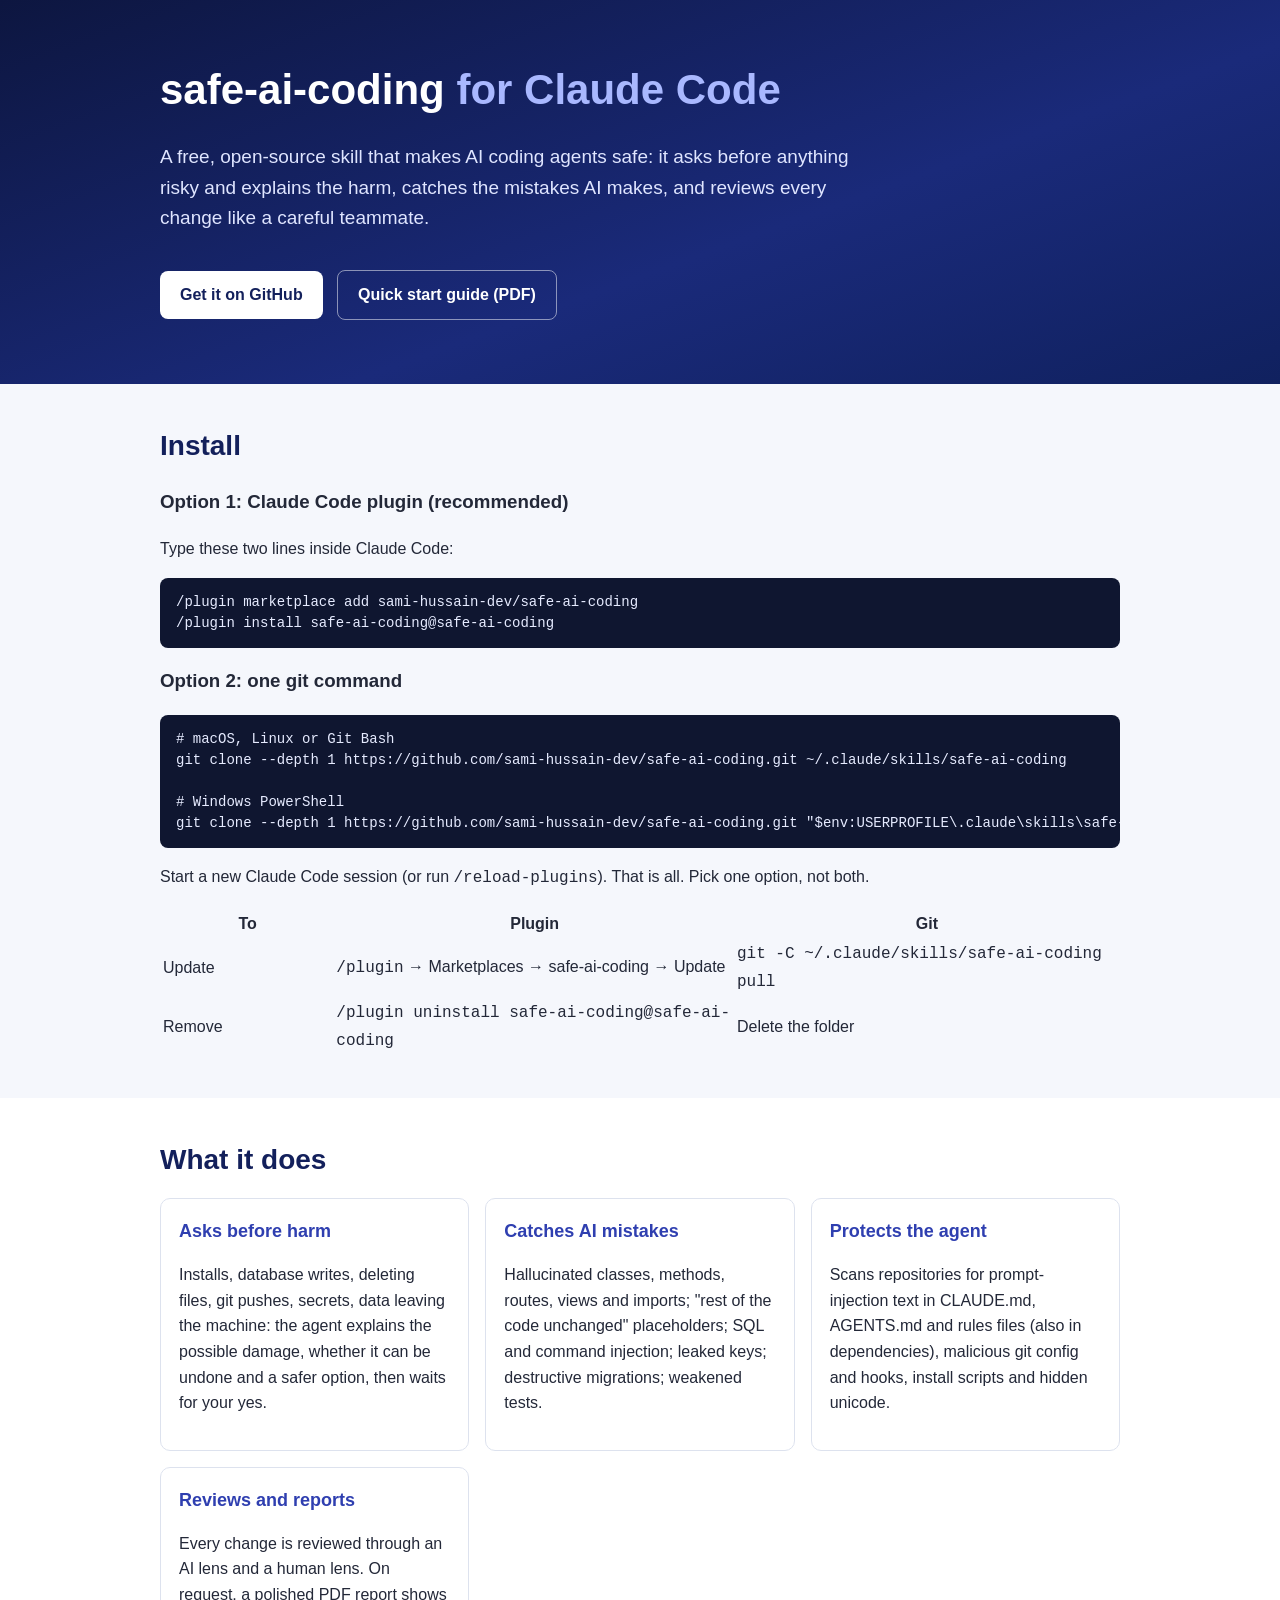
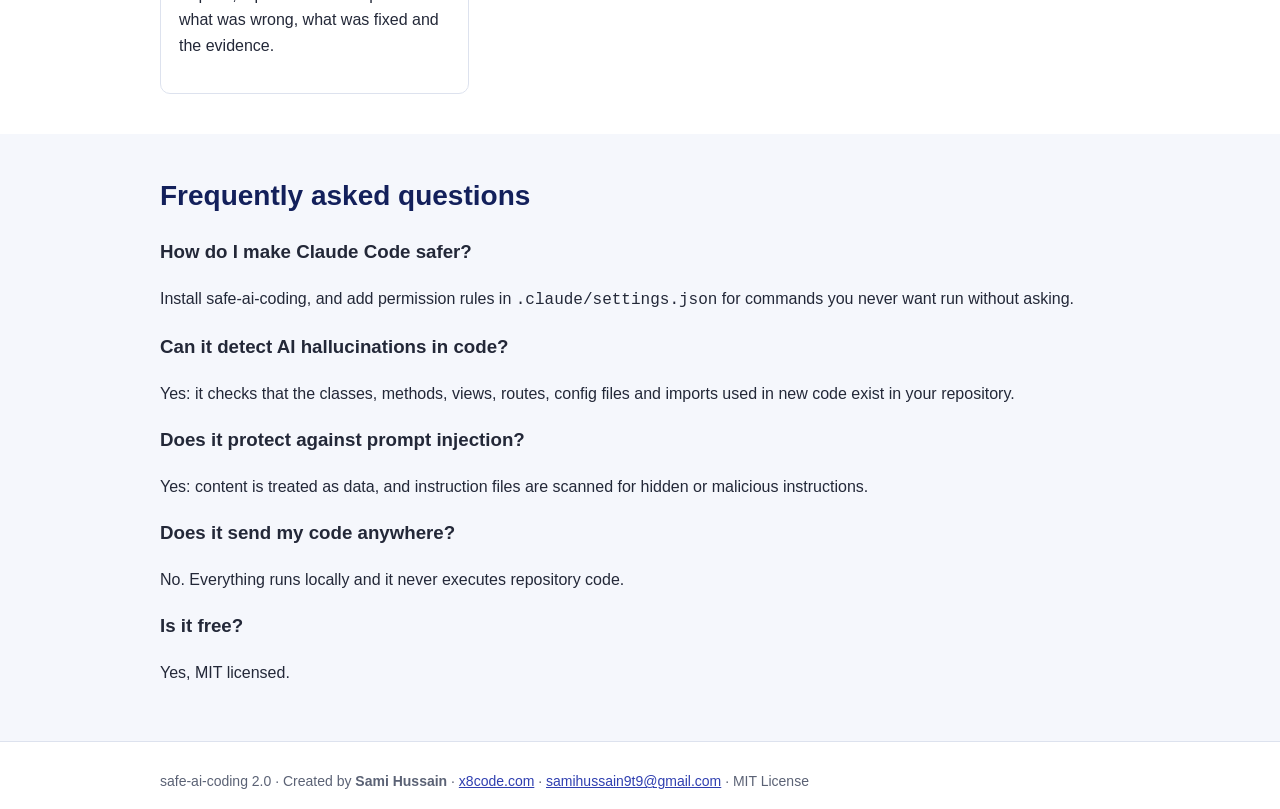
==== docs/index.html @ 2ad7417a "safe-ai-coding 2.0.0" ====
<!doctype html>
<html lang="en">
<head>
<meta charset="utf-8">
<meta name="viewport" content="width=device-width, initial-scale=1">
<title>safe-ai-coding: free Claude Code skill that makes AI coding agents safe</title>
<meta name="description" content="safe-ai-coding is a free, open-source Claude Code skill by Sami Hussain (x8code.com). It makes AI coding agents ask before risky actions, catches hallucinated code, injection and leaked secrets, reviews every change and writes PDF reports.">
<meta name="keywords" content="Claude Code skill, AI coding agent safety, AI code review, prompt injection protection, hallucinated code detection, secure coding, Claude Code plugin, AI guardrails">
<meta name="author" content="Sami Hussain">
<link rel="canonical" href="https://sami-hussain-dev.github.io/safe-ai-coding/">
<meta property="og:type" content="website">
<meta property="og:title" content="safe-ai-coding: make AI coding agents safe">
<meta property="og:description" content="Free Claude Code skill: asks before risky actions, catches AI coding mistakes, reviews every change, writes PDF reports.">
<meta property="og:url" content="https://sami-hussain-dev.github.io/safe-ai-coding/">
<meta name="twitter:card" content="summary">
<script type="application/ld+json">
{
  "@context": "https://schema.org",
  "@graph": [
    {
      "@type": "SoftwareApplication",
      "name": "safe-ai-coding",
      "applicationCategory": "DeveloperApplication",
      "operatingSystem": "Windows, macOS, Linux",
      "softwareVersion": "2.0.0",
      "license": "https://opensource.org/licenses/MIT",
      "offers": { "@type": "Offer", "price": "0", "priceCurrency": "USD" },
      "description": "A Claude Code skill that makes AI coding agents safer: permission requests that explain harm, detection of hallucinated symbols, elided code, injection and leaked secrets, two-lens code review and on-request PDF reports.",
      "url": "https://github.com/sami-hussain-dev/safe-ai-coding",
      "downloadUrl": "https://github.com/sami-hussain-dev/safe-ai-coding",
      "author": { "@id": "#sami" },
      "publisher": { "@id": "#x8code" }
    },
    { "@type": "Person", "@id": "#sami", "name": "Sami Hussain", "email": "mailto:samihussain9t9@gmail.com", "url": "https://x8code.com", "worksFor": { "@id": "#x8code" } },
    { "@type": "Organization", "@id": "#x8code", "name": "x8code", "url": "https://x8code.com" },
    {
      "@type": "FAQPage",
      "mainEntity": [
        { "@type": "Question", "name": "How do I make Claude Code safer?", "acceptedAnswer": { "@type": "Answer", "text": "Install the free safe-ai-coding skill. It makes the agent ask permission before risky actions, explain the possible harm, catch typical AI coding mistakes and review every change. Add permission rules in .claude/settings.json for hard limits." } },
        { "@type": "Question", "name": "Can safe-ai-coding detect AI hallucinations in code?", "acceptedAnswer": { "@type": "Answer", "text": "Yes. Its review checks that classes, static methods, views, routes, config files and imports used in new code exist in the repository, and flags placeholders such as 'rest of the code unchanged'." } },
        { "@type": "Question", "name": "Does safe-ai-coding protect against prompt injection?", "acceptedAnswer": { "@type": "Answer", "text": "Yes. It treats content as data, not instructions, and scans CLAUDE.md, AGENTS.md, Cursor and Copilot rule files, including inside dependencies, for hidden or malicious instructions and invisible unicode." } },
        { "@type": "Question", "name": "Is safe-ai-coding free?", "acceptedAnswer": { "@type": "Answer", "text": "Yes. It is open source under the MIT license, created by Sami Hussain (x8code.com)." } }
      ]
    }
  ]
}
</script>
<style>
:root { --navy:#13205b; --indigo:#2f3fb0; --ink:#232838; --muted:#5b6275; --line:#dde2ee; --soft:#f5f7fc; }
* { box-sizing: border-box; }
body { margin:0; font:16px/1.6 "Segoe UI", -apple-system, Roboto, Arial, sans-serif; color:var(--ink); background:#fff; }
header { background:linear-gradient(160deg,#0d1640,#1a2a7a 60%,#10215f); color:#fff; padding:56px 20px 64px; }
.wrap { max-width:960px; margin:0 auto; }
h1 { font-size:42px; margin:0 0 12px; } h1 span { color:#a9b8ff; }
header p { font-size:19px; color:#dfe5ff; max-width:720px; }
.btn { display:inline-block; margin:18px 10px 0 0; padding:11px 20px; border-radius:8px; background:#fff; color:var(--navy); font-weight:600; text-decoration:none; }
.btn.alt { background:transparent; color:#fff; border:1px solid rgba(255,255,255,.5); }
section { padding:40px 20px; } section:nth-child(even) { background:var(--soft); }
h2 { color:var(--navy); font-size:28px; margin:0 0 16px; }
.grid { display:grid; grid-template-columns:repeat(auto-fit,minmax(260px,1fr)); gap:16px; }
.card { background:#fff; border:1px solid var(--line); border-radius:10px; padding:18px; }
.card h3 { margin:0 0 6px; color:var(--indigo); font-size:18px; }
pre { background:#0f1630; color:#e6ebff; padding:14px 16px; border-radius:8px; overflow-x:auto; font:14px/1.5 Consolas, Menlo, monospace; }
code { font-family:Consolas, Menlo, monospace; }
footer { padding:28px 20px; color:var(--muted); font-size:14px; border-top:1px solid var(--line); }
a { color:var(--indigo); }
</style>
</head>
<body>
<header><div class="wrap">
  <h1>safe-ai-coding <span>for Claude Code</span></h1>
  <p>A free, open-source skill that makes AI coding agents safe: it asks before anything risky and explains the harm, catches the mistakes AI makes, and reviews every change like a careful teammate.</p>
  <a class="btn" href="https://github.com/sami-hussain-dev/safe-ai-coding">Get it on GitHub</a>
  <a class="btn alt" href="https://github.com/sami-hussain-dev/safe-ai-coding/blob/main/docs/safe-ai-coding-quick-start.pdf">Quick start guide (PDF)</a>
</div></header>

<section><div class="wrap">
  <h2>Install</h2>
    <h3>Option 1: Claude Code plugin (recommended)</h3>
  <p>Type these two lines inside Claude Code:</p>
<pre>/plugin marketplace add sami-hussain-dev/safe-ai-coding
/plugin install safe-ai-coding@safe-ai-coding</pre>
  <h3>Option 2: one git command</h3>
<pre># macOS, Linux or Git Bash
git clone --depth 1 https://github.com/sami-hussain-dev/safe-ai-coding.git ~/.claude/skills/safe-ai-coding

# Windows PowerShell
git clone --depth 1 https://github.com/sami-hussain-dev/safe-ai-coding.git "$env:USERPROFILE\.claude\skills\safe-ai-coding"</pre>
  <p>Start a new Claude Code session (or run <code>/reload-plugins</code>). That is all. Pick one option, not both.</p>
  <table>
    <tr><th style="width:18%">To</th><th>Plugin</th><th>Git</th></tr>
    <tr><td>Update</td><td><code>/plugin</code> &rarr; Marketplaces &rarr; safe-ai-coding &rarr; Update</td><td><code>git -C ~/.claude/skills/safe-ai-coding pull</code></td></tr>
    <tr><td>Remove</td><td><code>/plugin uninstall safe-ai-coding@safe-ai-coding</code></td><td>Delete the folder</td></tr>
  </table>

</div></section>

<section><div class="wrap">
  <h2>What it does</h2>
  <div class="grid">
    <div class="card"><h3>Asks before harm</h3><p>Installs, database writes, deleting files, git pushes, secrets, data leaving the machine: the agent explains the possible damage, whether it can be undone and a safer option, then waits for your yes.</p></div>
    <div class="card"><h3>Catches AI mistakes</h3><p>Hallucinated classes, methods, routes, views and imports; "rest of the code unchanged" placeholders; SQL and command injection; leaked keys; destructive migrations; weakened tests.</p></div>
    <div class="card"><h3>Protects the agent</h3><p>Scans repositories for prompt-injection text in CLAUDE.md, AGENTS.md and rules files (also in dependencies), malicious git config and hooks, install scripts and hidden unicode.</p></div>
    <div class="card"><h3>Reviews and reports</h3><p>Every change is reviewed through an AI lens and a human lens. On request, a polished PDF report shows what was wrong, what was fixed and the evidence.</p></div>
  </div>
</div></section>

<section><div class="wrap">
  <h2>Frequently asked questions</h2>
  <h3>How do I make Claude Code safer?</h3><p>Install safe-ai-coding, and add permission rules in <code>.claude/settings.json</code> for commands you never want run without asking.</p>
  <h3>Can it detect AI hallucinations in code?</h3><p>Yes: it checks that the classes, methods, views, routes, config files and imports used in new code exist in your repository.</p>
  <h3>Does it protect against prompt injection?</h3><p>Yes: content is treated as data, and instruction files are scanned for hidden or malicious instructions.</p>
  <h3>Does it send my code anywhere?</h3><p>No. Everything runs locally and it never executes repository code.</p>
  <h3>Is it free?</h3><p>Yes, MIT licensed.</p>
</div></section>

<footer><div class="wrap">safe-ai-coding 2.0 &middot; Created by <strong>Sami Hussain</strong> &middot; <a href="https://x8code.com">x8code.com</a> &middot; <a href="mailto:samihussain9t9@gmail.com">samihussain9t9@gmail.com</a> &middot; MIT License</div></footer>
</body>
</html>
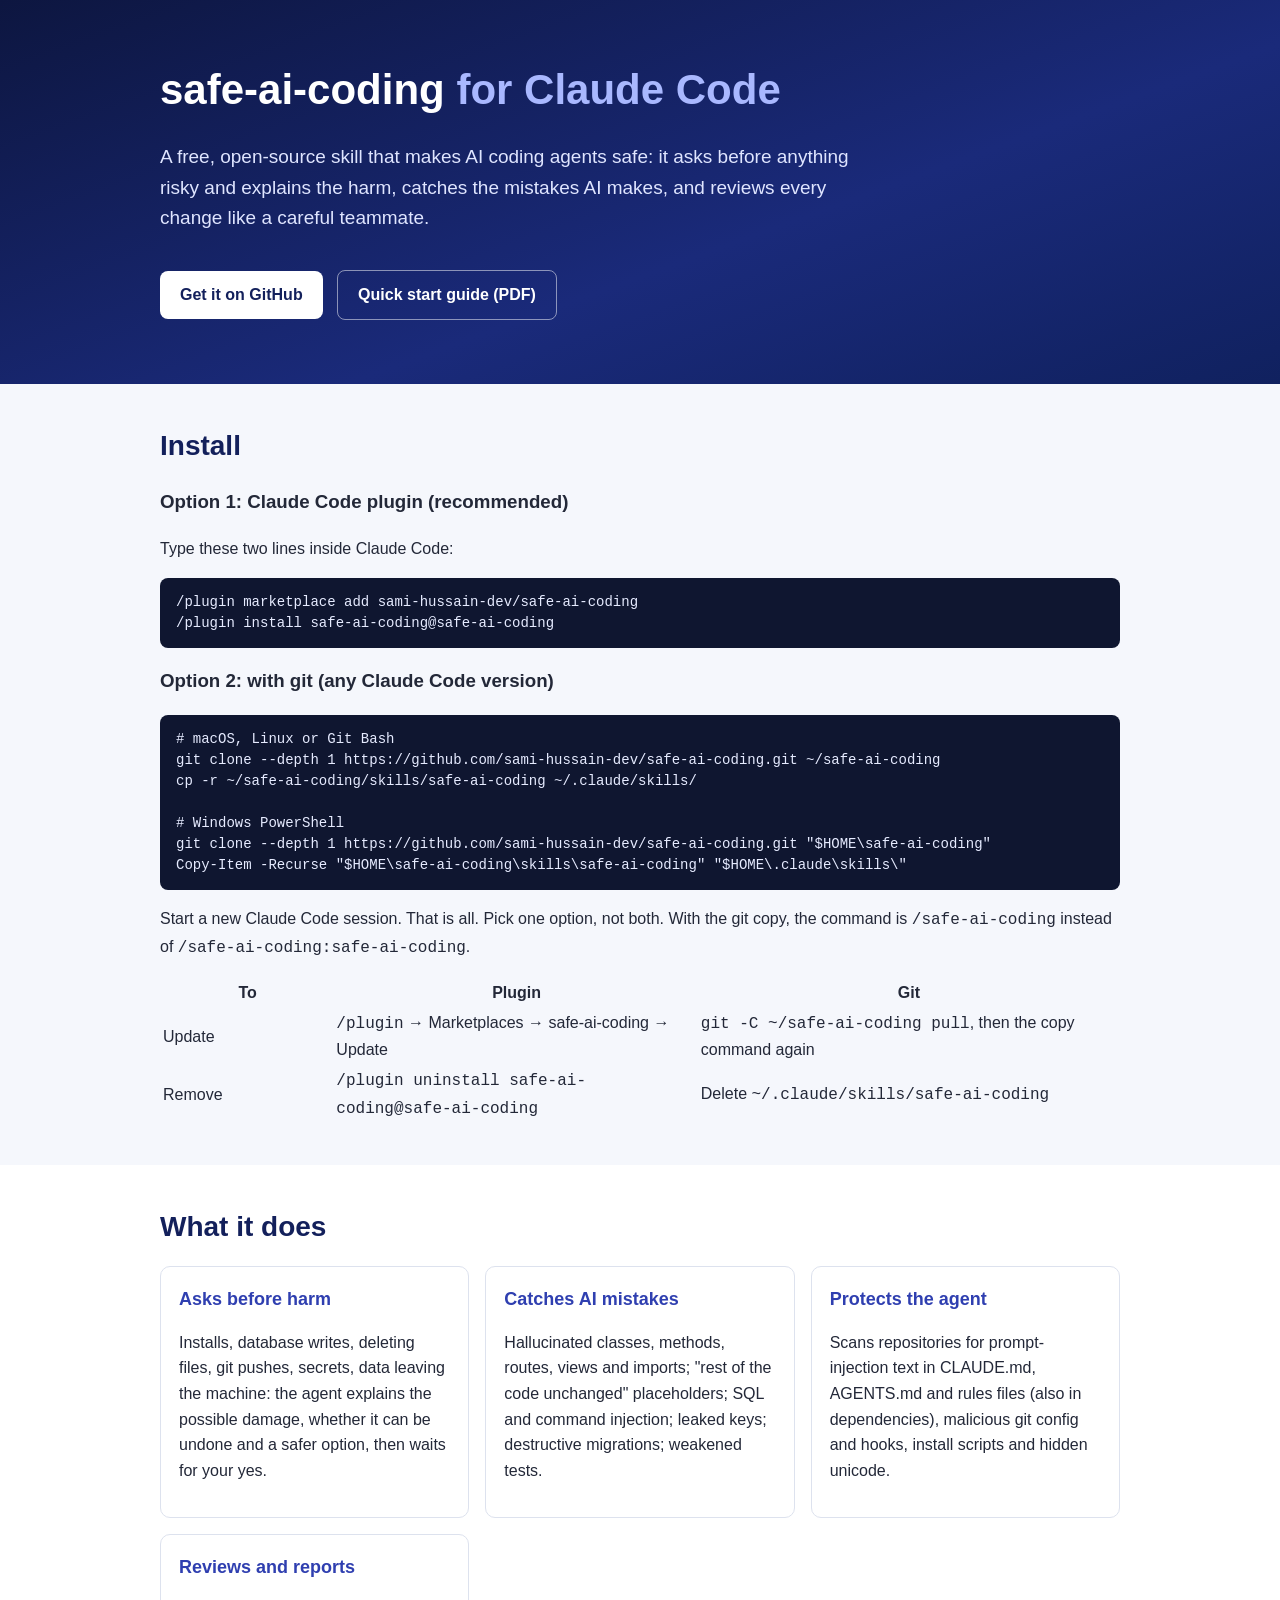
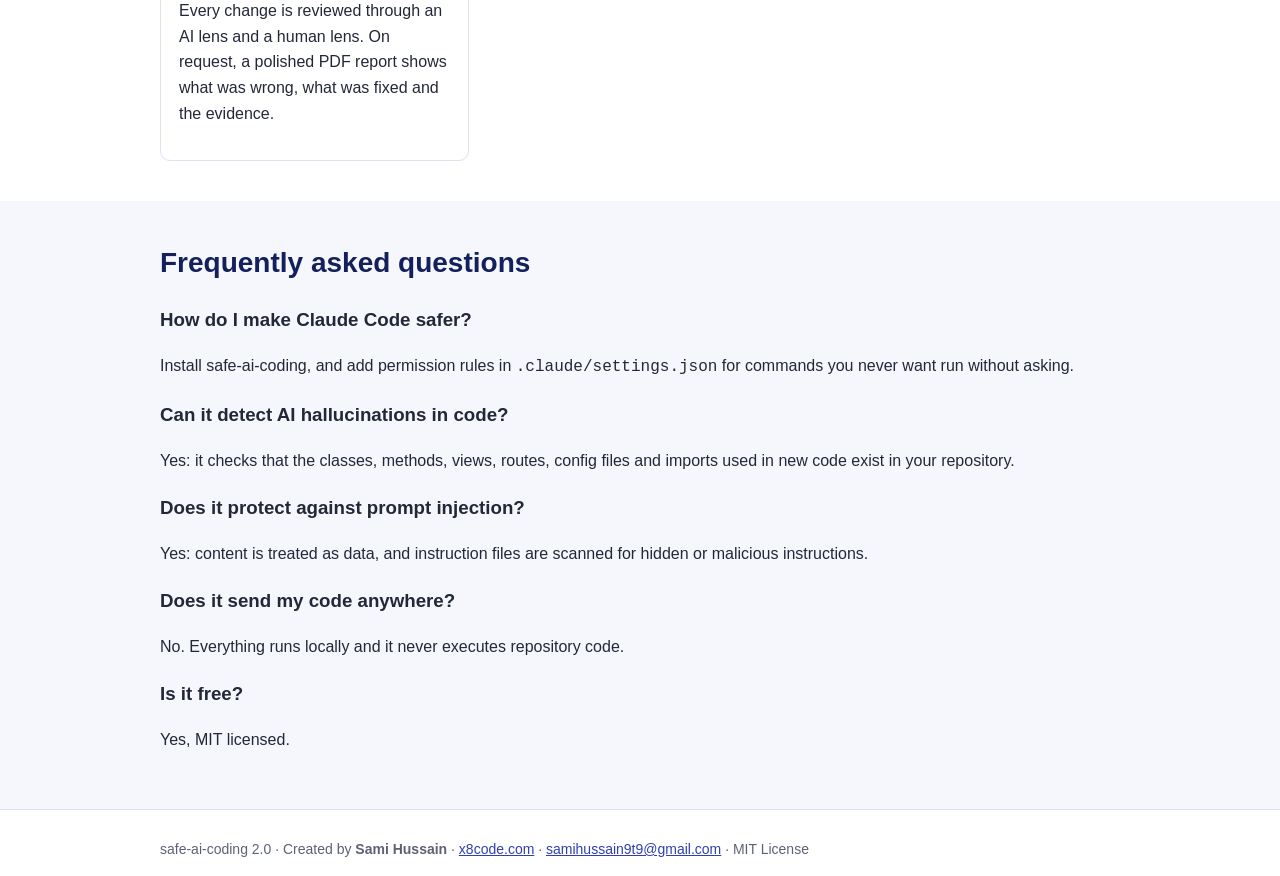
==== commit e7bb7b11: "Safe AI Code | Version | 2.1.0" ====
--- a/docs/index.html
+++ b/docs/index.html
@@ -80,17 +80,19 @@
   <p>Type these two lines inside Claude Code:</p>
 <pre>/plugin marketplace add sami-hussain-dev/safe-ai-coding
 /plugin install safe-ai-coding@safe-ai-coding</pre>
-  <h3>Option 2: one git command</h3>
+  <h3>Option 2: with git (any Claude Code version)</h3>
 <pre># macOS, Linux or Git Bash
-git clone --depth 1 https://github.com/sami-hussain-dev/safe-ai-coding.git ~/.claude/skills/safe-ai-coding
+git clone --depth 1 https://github.com/sami-hussain-dev/safe-ai-coding.git ~/safe-ai-coding
+cp -r ~/safe-ai-coding/skills/safe-ai-coding ~/.claude/skills/
 
 # Windows PowerShell
-git clone --depth 1 https://github.com/sami-hussain-dev/safe-ai-coding.git "$env:USERPROFILE\.claude\skills\safe-ai-coding"</pre>
-  <p>Start a new Claude Code session (or run <code>/reload-plugins</code>). That is all. Pick one option, not both.</p>
+git clone --depth 1 https://github.com/sami-hussain-dev/safe-ai-coding.git "$HOME\safe-ai-coding"
+Copy-Item -Recurse "$HOME\safe-ai-coding\skills\safe-ai-coding" "$HOME\.claude\skills\"</pre>
+  <p>Start a new Claude Code session. That is all. Pick one option, not both. With the git copy, the command is <code>/safe-ai-coding</code> instead of <code>/safe-ai-coding:safe-ai-coding</code>.</p>
   <table>
     <tr><th style="width:18%">To</th><th>Plugin</th><th>Git</th></tr>
-    <tr><td>Update</td><td><code>/plugin</code> &rarr; Marketplaces &rarr; safe-ai-coding &rarr; Update</td><td><code>git -C ~/.claude/skills/safe-ai-coding pull</code></td></tr>
-    <tr><td>Remove</td><td><code>/plugin uninstall safe-ai-coding@safe-ai-coding</code></td><td>Delete the folder</td></tr>
+    <tr><td>Update</td><td><code>/plugin</code> &rarr; Marketplaces &rarr; safe-ai-coding &rarr; Update</td><td><code>git -C ~/safe-ai-coding pull</code>, then the copy command again</td></tr>
+    <tr><td>Remove</td><td><code>/plugin uninstall safe-ai-coding@safe-ai-coding</code></td><td>Delete <code>~/.claude/skills/safe-ai-coding</code></td></tr>
   </table>
 
 </div></section>
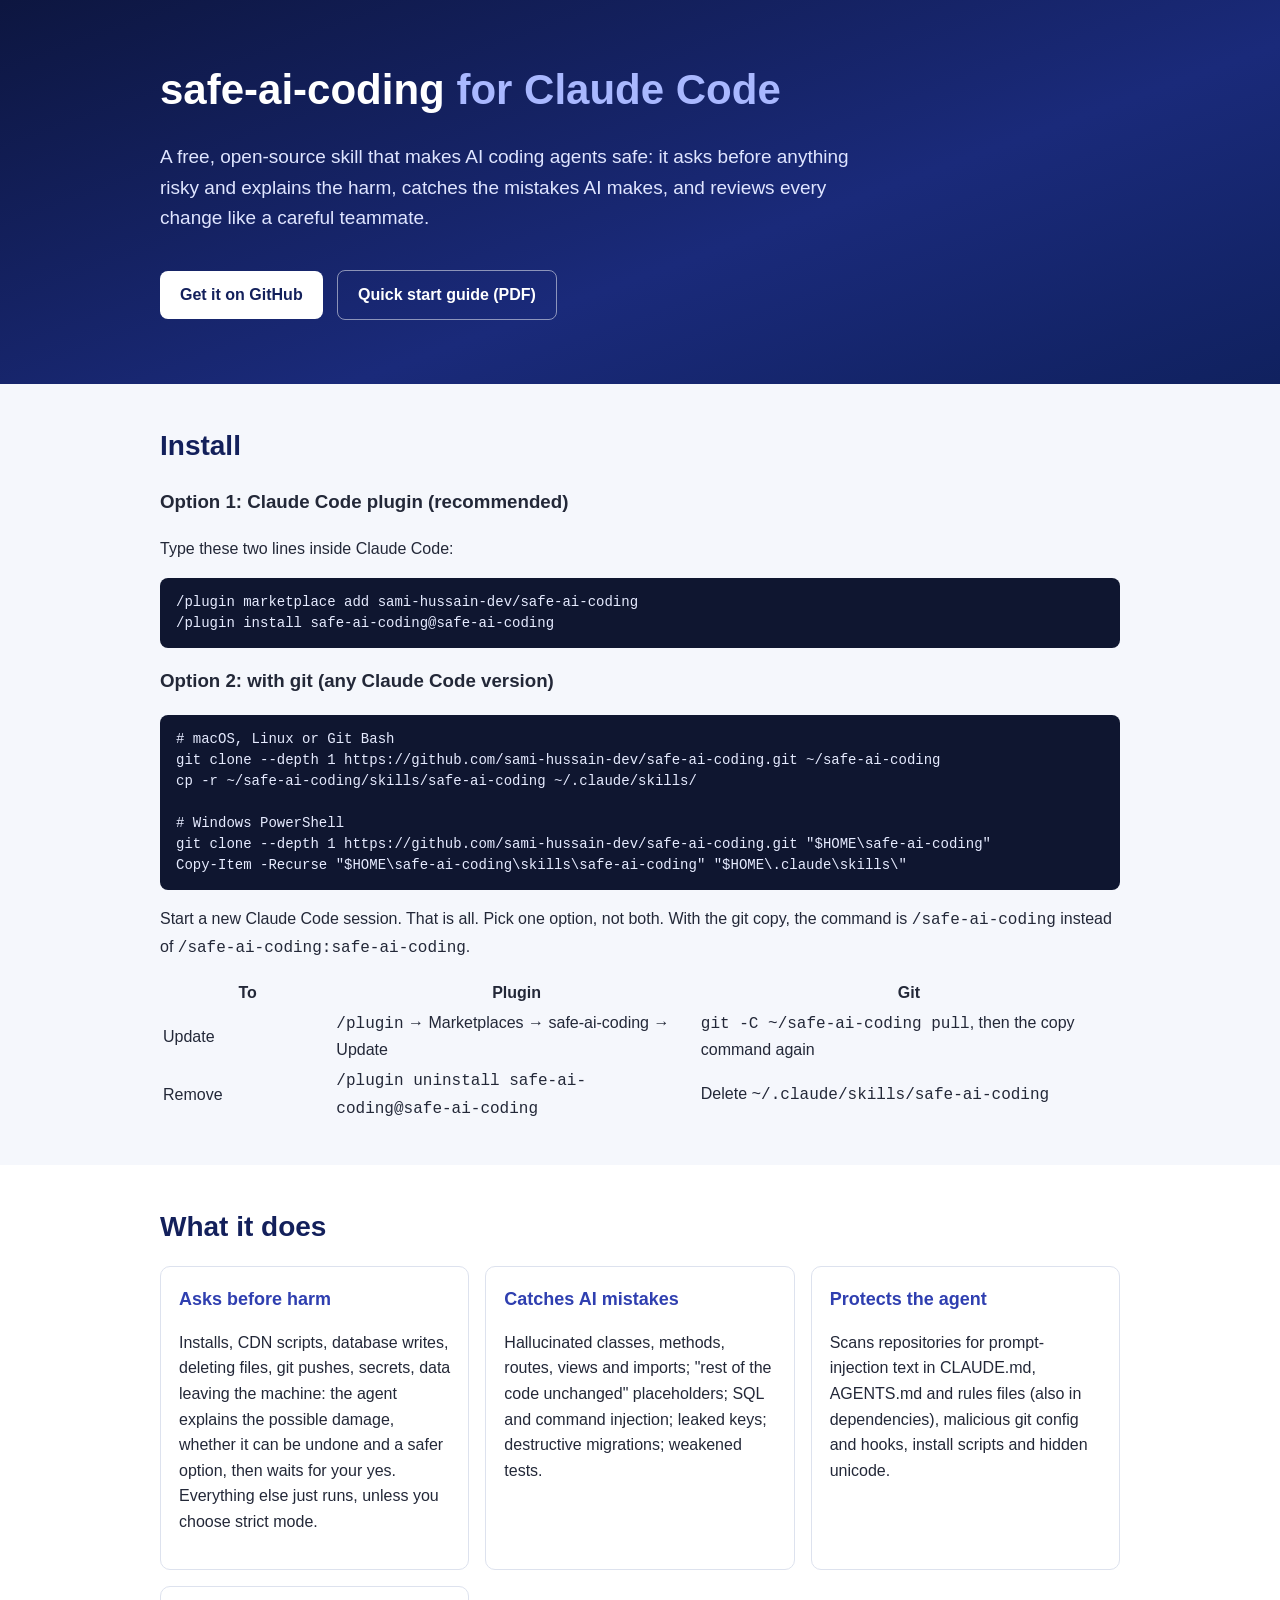
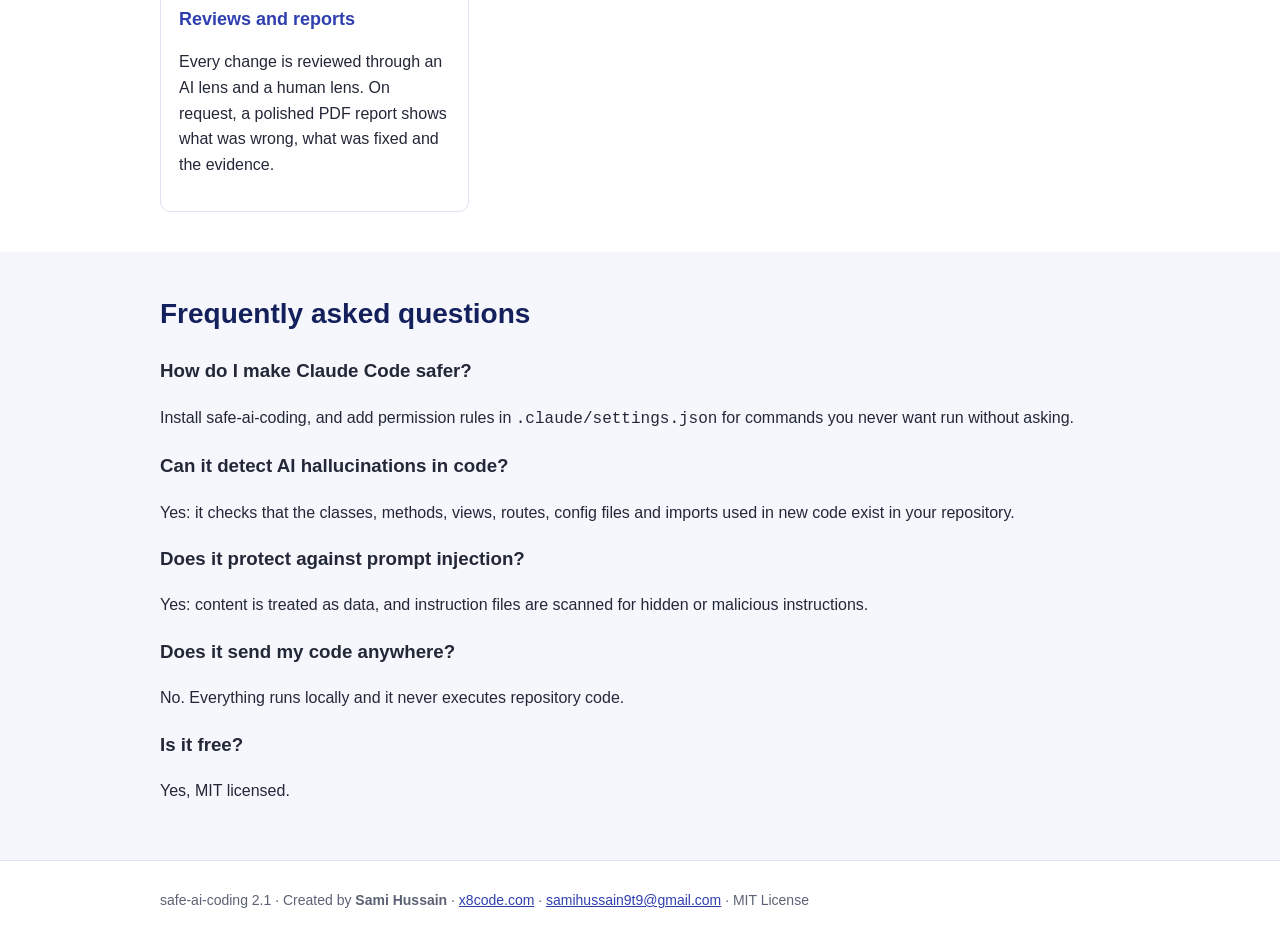
==== commit dedc14c2: "New Feature | Skill on / off | Version : 2.1.0" ====
--- a/docs/index.html
+++ b/docs/index.html
@@ -22,7 +22,7 @@
       "name": "safe-ai-coding",
       "applicationCategory": "DeveloperApplication",
       "operatingSystem": "Windows, macOS, Linux",
-      "softwareVersion": "2.0.0",
+      "softwareVersion": "2.1.0",
       "license": "https://opensource.org/licenses/MIT",
       "offers": { "@type": "Offer", "price": "0", "priceCurrency": "USD" },
       "description": "A Claude Code skill that makes AI coding agents safer: permission requests that explain harm, detection of hallucinated symbols, elided code, injection and leaked secrets, two-lens code review and on-request PDF reports.",
@@ -71,7 +71,7 @@
   <h1>safe-ai-coding <span>for Claude Code</span></h1>
   <p>A free, open-source skill that makes AI coding agents safe: it asks before anything risky and explains the harm, catches the mistakes AI makes, and reviews every change like a careful teammate.</p>
   <a class="btn" href="https://github.com/sami-hussain-dev/safe-ai-coding">Get it on GitHub</a>
-  <a class="btn alt" href="https://github.com/sami-hussain-dev/safe-ai-coding/blob/main/docs/safe-ai-coding-quick-start.pdf">Quick start guide (PDF)</a>
+  <a class="btn alt" href="https://github.com/sami-hussain-dev/safe-ai-coding/blob/master/docs/safe-ai-coding-quick-start.pdf">Quick start guide (PDF)</a>
 </div></header>
 
 <section><div class="wrap">
@@ -100,7 +100,7 @@
 <section><div class="wrap">
   <h2>What it does</h2>
   <div class="grid">
-    <div class="card"><h3>Asks before harm</h3><p>Installs, database writes, deleting files, git pushes, secrets, data leaving the machine: the agent explains the possible damage, whether it can be undone and a safer option, then waits for your yes.</p></div>
+    <div class="card"><h3>Asks before harm</h3><p>Installs, CDN scripts, database writes, deleting files, git pushes, secrets, data leaving the machine: the agent explains the possible damage, whether it can be undone and a safer option, then waits for your yes. Everything else just runs, unless you choose strict mode.</p></div>
     <div class="card"><h3>Catches AI mistakes</h3><p>Hallucinated classes, methods, routes, views and imports; "rest of the code unchanged" placeholders; SQL and command injection; leaked keys; destructive migrations; weakened tests.</p></div>
     <div class="card"><h3>Protects the agent</h3><p>Scans repositories for prompt-injection text in CLAUDE.md, AGENTS.md and rules files (also in dependencies), malicious git config and hooks, install scripts and hidden unicode.</p></div>
     <div class="card"><h3>Reviews and reports</h3><p>Every change is reviewed through an AI lens and a human lens. On request, a polished PDF report shows what was wrong, what was fixed and the evidence.</p></div>
@@ -116,6 +116,6 @@
   <h3>Is it free?</h3><p>Yes, MIT licensed.</p>
 </div></section>
 
-<footer><div class="wrap">safe-ai-coding 2.0 &middot; Created by <strong>Sami Hussain</strong> &middot; <a href="https://x8code.com">x8code.com</a> &middot; <a href="mailto:samihussain9t9@gmail.com">samihussain9t9@gmail.com</a> &middot; MIT License</div></footer>
+<footer><div class="wrap">safe-ai-coding 2.1 &middot; Created by <strong>Sami Hussain</strong> &middot; <a href="https://x8code.com">x8code.com</a> &middot; <a href="mailto:samihussain9t9@gmail.com">samihussain9t9@gmail.com</a> &middot; MIT License</div></footer>
 </body>
 </html>
